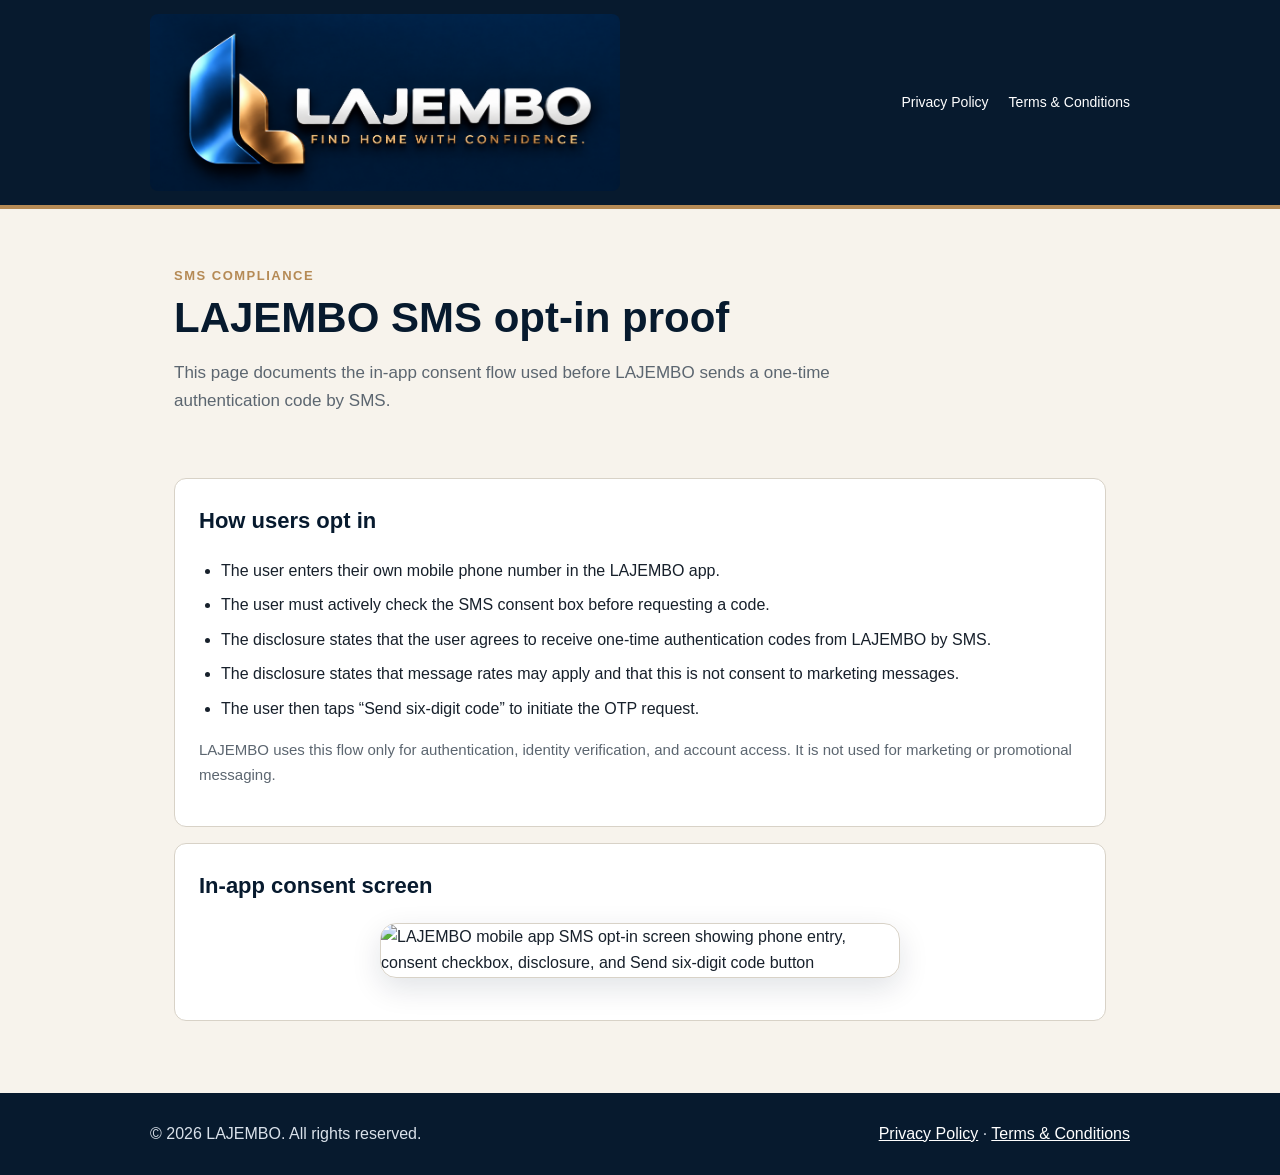
==== opt-in-proof/index.html @ b92d902d "Add LAJEMBO SMS opt-in proof page" ====
<!doctype html><html lang="en"><head><meta charset="utf-8"><meta name="viewport" content="width=device-width,initial-scale=1"><title>LAJEMBO SMS Opt-In Proof</title><meta name="description" content="Public proof of LAJEMBO SMS opt-in for one-time authentication codes."><link rel="stylesheet" href="../styles.css"><style>.proof-image{display:block;width:100%;max-width:520px;height:auto;margin:18px auto;border:1px solid var(--line);border-radius:16px;box-shadow:0 10px 30px rgba(7,26,46,.12)}.proof-note{font-size:15px;color:var(--muted)}.proof-list li{margin-bottom:8px}</style></head><body><header class="top"><div class="top-inner"><a class="brand-logo-link" href="../" aria-label="LAJEMBO Legal Home"><img class="brand-logo" src="../4BFE8BF3-05BF-4979-A7D0-70F38C8C902B.PNG" alt="LAJEMBO — Find Home With Confidence"></a><nav class="nav"><a href="../privacy-policy/">Privacy Policy</a><a href="../terms-and-conditions/">Terms & Conditions</a></nav></div></header><main><section class="hero"><div class="eyebrow">SMS Compliance</div><h1>LAJEMBO SMS opt-in proof</h1><p>This page documents the in-app consent flow used before LAJEMBO sends a one-time authentication code by SMS.</p></section><section class="content"><div class="card"><h2>How users opt in</h2><ul class="proof-list"><li>The user enters their own mobile phone number in the LAJEMBO app.</li><li>The user must actively check the SMS consent box before requesting a code.</li><li>The disclosure states that the user agrees to receive one-time authentication codes from LAJEMBO by SMS.</li><li>The disclosure states that message rates may apply and that this is not consent to marketing messages.</li><li>The user then taps “Send six-digit code” to initiate the OTP request.</li></ul><p class="proof-note">LAJEMBO uses this flow only for authentication, identity verification, and account access. It is not used for marketing or promotional messaging.</p></div><div class="card"><h2>In-app consent screen</h2><img class="proof-image" alt="LAJEMBO mobile app SMS opt-in screen showing phone entry, consent checkbox, disclosure, and Send six-digit code button" src="[data-uri]"></div></section></main><footer><div class="footer-inner"><div>© 2026 LAJEMBO. All rights reserved.</div><div><a href="../privacy-policy/">Privacy Policy</a> · <a href="../terms-and-conditions/">Terms & Conditions</a></div></div></footer></body></html>
---- styles.css ----
:root{--navy:#071a2e;--navy2:#0d2742;--bronze:#b58a55;--cream:#f7f3ec;--ink:#17202b;--muted:#5c6670;--line:#d8d2c7;--white:#fff}*{box-sizing:border-box}body{margin:0;font-family:Arial,Helvetica,sans-serif;background:var(--cream);color:var(--ink);line-height:1.65}.top{background:var(--navy);color:var(--white);padding:14px 24px;border-bottom:4px solid var(--bronze)}.top-inner{max-width:980px;margin:0 auto;display:flex;align-items:center;justify-content:space-between;gap:24px}.brand-logo-link{display:block;flex:0 1 470px;max-width:470px}.brand-logo{display:block;width:100%;height:auto;border-radius:8px;object-fit:contain}.nav{display:flex;align-items:center;flex-wrap:wrap;justify-content:flex-end}.nav a{color:var(--white);text-decoration:none;margin-left:20px;font-size:14px}.nav a:hover{text-decoration:underline}.hero{max-width:980px;margin:0 auto;padding:56px 24px 30px}.eyebrow{color:var(--bronze);font-weight:800;letter-spacing:1.5px;font-size:13px;text-transform:uppercase}.hero h1{font-size:42px;line-height:1.15;margin:8px 0 14px;color:var(--navy)}.hero p{max-width:760px;color:var(--muted);font-size:17px}.content{max-width:980px;margin:0 auto;padding:0 24px 56px}.card{background:var(--white);border:1px solid var(--line);border-radius:12px;padding:24px;margin:16px 0}.card h2{margin-top:0;color:var(--navy);font-size:22px}.card h3{color:var(--navy);font-size:17px;margin-bottom:6px}.notice{border-left:4px solid var(--bronze);background:#fffaf3}.links{display:flex;gap:14px;flex-wrap:wrap}.button{display:inline-block;background:var(--navy);color:#fff;text-decoration:none;padding:11px 16px;border-radius:8px;font-weight:700}.button.secondary{background:transparent;color:var(--navy);border:1px solid var(--navy)}footer{background:var(--navy);color:#d9e1ea;padding:28px 24px}.footer-inner{max-width:980px;margin:0 auto;display:flex;justify-content:space-between;gap:20px;flex-wrap:wrap}footer a{color:#fff}.small{font-size:13px;color:var(--muted)}ul{padding-left:22px}@media(max-width:700px){.top{padding:12px 16px}.top-inner{align-items:flex-start;flex-direction:column;gap:12px}.brand-logo-link{flex:none;width:min(100%,430px)}.nav{justify-content:flex-start}.nav a{margin:0 16px 0 0}.hero h1{font-size:34px}.hero{padding-top:38px}}
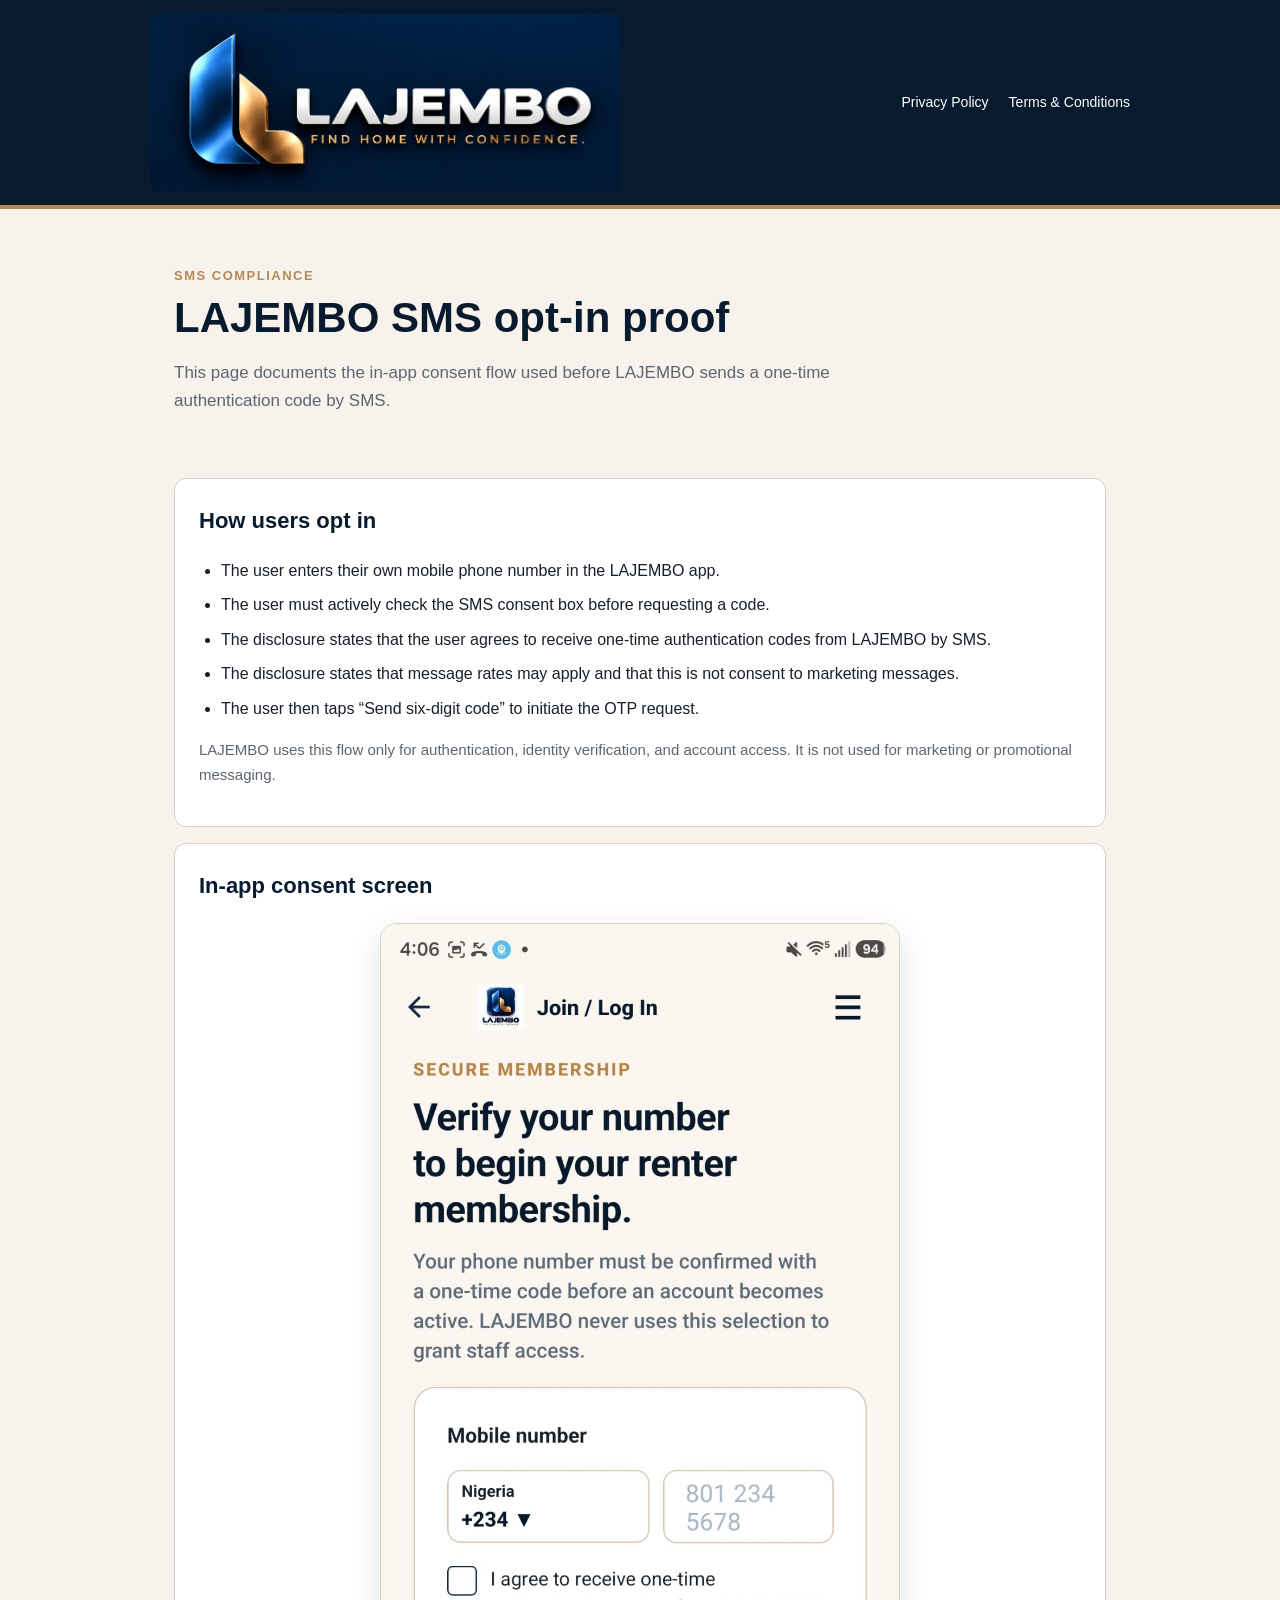
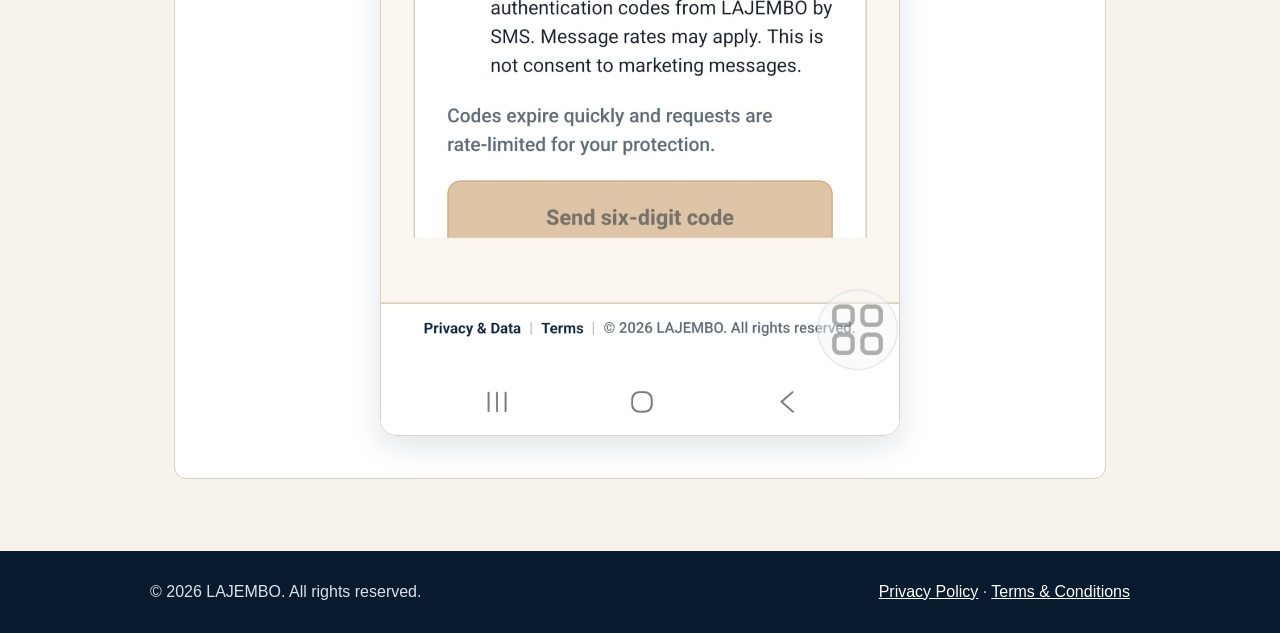
==== commit 2c9a2ae3: "Link uploaded LAJEMBO SMS opt-in screenshot" ====
--- a/opt-in-proof/index.html
+++ b/opt-in-proof/index.html
@@ -1 +1 @@
-<!doctype html><html lang="en"><head><meta charset="utf-8"><meta name="viewport" content="width=device-width,initial-scale=1"><title>LAJEMBO SMS Opt-In Proof</title><meta name="description" content="Public proof of LAJEMBO SMS opt-in for one-time authentication codes."><link rel="stylesheet" href="../styles.css"><style>.proof-image{display:block;width:100%;max-width:520px;height:auto;margin:18px auto;border:1px solid var(--line);border-radius:16px;box-shadow:0 10px 30px rgba(7,26,46,.12)}.proof-note{font-size:15px;color:var(--muted)}.proof-list li{margin-bottom:8px}</style></head><body><header class="top"><div class="top-inner"><a class="brand-logo-link" href="../" aria-label="LAJEMBO Legal Home"><img class="brand-logo" src="../4BFE8BF3-05BF-4979-A7D0-70F38C8C902B.PNG" alt="LAJEMBO — Find Home With Confidence"></a><nav class="nav"><a href="../privacy-policy/">Privacy Policy</a><a href="../terms-and-conditions/">Terms & Conditions</a></nav></div></header><main><section class="hero"><div class="eyebrow">SMS Compliance</div><h1>LAJEMBO SMS opt-in proof</h1><p>This page documents the in-app consent flow used before LAJEMBO sends a one-time authentication code by SMS.</p></section><section class="content"><div class="card"><h2>How users opt in</h2><ul class="proof-list"><li>The user enters their own mobile phone number in the LAJEMBO app.</li><li>The user must actively check the SMS consent box before requesting a code.</li><li>The disclosure states that the user agrees to receive one-time authentication codes from LAJEMBO by SMS.</li><li>The disclosure states that message rates may apply and that this is not consent to marketing messages.</li><li>The user then taps “Send six-digit code” to initiate the OTP request.</li></ul><p class="proof-note">LAJEMBO uses this flow only for authentication, identity verification, and account access. It is not used for marketing or promotional messaging.</p></div><div class="card"><h2>In-app consent screen</h2><img class="proof-image" alt="LAJEMBO mobile app SMS opt-in screen showing phone entry, consent checkbox, disclosure, and Send six-digit code button" src="[data-uri]"></div></section></main><footer><div class="footer-inner"><div>© 2026 LAJEMBO. All rights reserved.</div><div><a href="../privacy-policy/">Privacy Policy</a> · <a href="../terms-and-conditions/">Terms & Conditions</a></div></div></footer></body></html>+<!doctype html><html lang="en"><head><meta charset="utf-8"><meta name="viewport" content="width=device-width,initial-scale=1"><title>LAJEMBO SMS Opt-In Proof</title><meta name="description" content="Public proof of LAJEMBO SMS opt-in for one-time authentication codes."><link rel="stylesheet" href="../styles.css"><style>.proof-image{display:block;width:100%;max-width:520px;height:auto;margin:18px auto;border:1px solid var(--line);border-radius:16px;box-shadow:0 10px 30px rgba(7,26,46,.12)}.proof-note{font-size:15px;color:var(--muted)}.proof-list li{margin-bottom:8px}</style></head><body><header class="top"><div class="top-inner"><a class="brand-logo-link" href="../" aria-label="LAJEMBO Legal Home"><img class="brand-logo" src="../4BFE8BF3-05BF-4979-A7D0-70F38C8C902B.PNG" alt="LAJEMBO — Find Home With Confidence"></a><nav class="nav"><a href="../privacy-policy/">Privacy Policy</a><a href="../terms-and-conditions/">Terms & Conditions</a></nav></div></header><main><section class="hero"><div class="eyebrow">SMS Compliance</div><h1>LAJEMBO SMS opt-in proof</h1><p>This page documents the in-app consent flow used before LAJEMBO sends a one-time authentication code by SMS.</p></section><section class="content"><div class="card"><h2>How users opt in</h2><ul class="proof-list"><li>The user enters their own mobile phone number in the LAJEMBO app.</li><li>The user must actively check the SMS consent box before requesting a code.</li><li>The disclosure states that the user agrees to receive one-time authentication codes from LAJEMBO by SMS.</li><li>The disclosure states that message rates may apply and that this is not consent to marketing messages.</li><li>The user then taps “Send six-digit code” to initiate the OTP request.</li></ul><p class="proof-note">LAJEMBO uses this flow only for authentication, identity verification, and account access. It is not used for marketing or promotional messaging.</p></div><div class="card"><h2>In-app consent screen</h2><img class="proof-image" alt="LAJEMBO mobile app SMS opt-in screen showing phone entry, consent checkbox, disclosure, and Send six-digit code button" src="../ChatGPT Image Oct 16, 2026 at 04_10_45 PM.jpg"></div></section></main><footer><div class="footer-inner"><div>© 2026 LAJEMBO. All rights reserved.</div><div><a href="../privacy-policy/">Privacy Policy</a> · <a href="../terms-and-conditions/">Terms & Conditions</a></div></div></footer></body></html>
